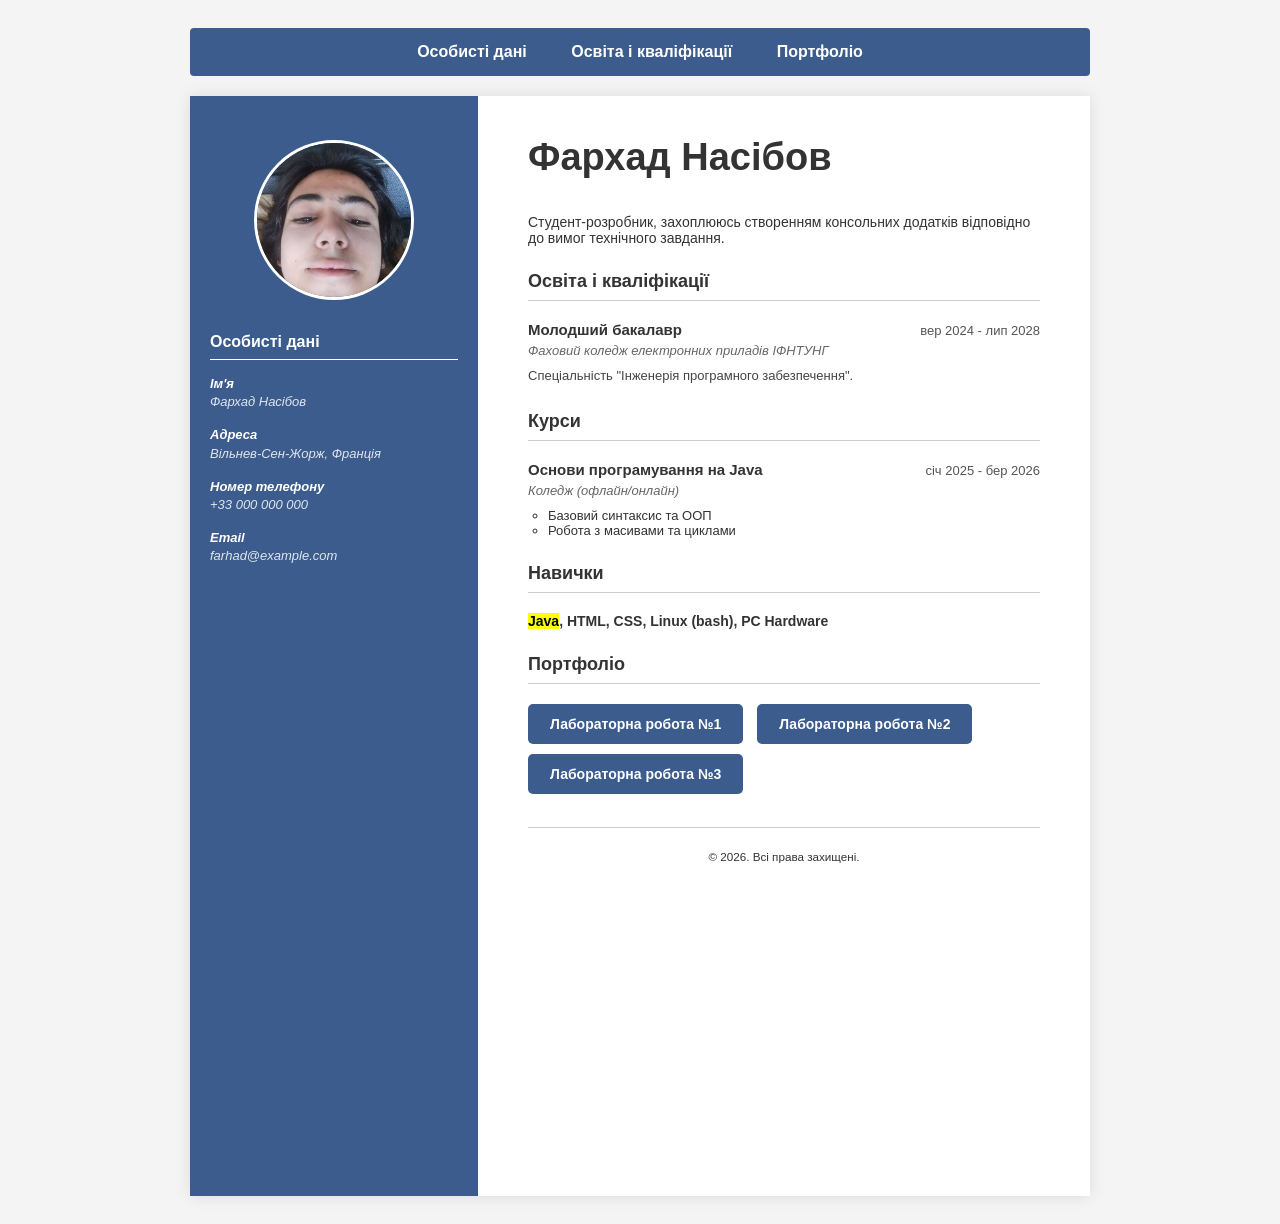
==== index.html @ 02679bcc "Refactor HTML structure and update content" ====
<!DOCTYPE html>
<html lang="en">

  <head>
    <meta charset="UTF-8">
    <title>Untitled</title>
    <link rel="stylesheet" href="./style.css">

  </head>
    
  <body>
  <nav>
    <ul class="top-menu">
        <li><a href="#personal">Особисті дані</a></li>
        <li><a href="#education">Освіта і кваліфікації</a></li>
        <li><a href="#portfolio">Портфоліо</a></li>
    </ul>
</nav>

<main class="resume-wrapper">
    
    <aside class="sidebar" id="personal">
        <figure class="photo-container">
            <img src="lab1/me.jpg" alt="Фото Фархада" class="profile-photo">
        </figure>

        <h2>Особисті дані</h2>
        <hr class="white-hr">
        
        <address>
            <div class="info-block">
                <div class="info-label">Ім'я</div>
                <div class="info-val">Фархад Насібов</div>
            </div>
            <div class="info-block">
                <div class="info-label">Адреса</div>
                <div class="info-val">Вільнев-Сен-Жорж, Франція</div>
            </div>
            <div class="info-block">
                <div class="info-label">Номер телефону</div>
                <div class="info-val">+33 000 000 000</div>
            </div>
            <div class="info-block">
                <div class="info-label">Email</div>
                <div class="info-val">farhad@example.com</div>
            </div>
        </address>
    </aside>

    <div class="content">
        <header>
            <h1 class="main-name">Фархад Насібов</h1>
            <p class="summary">Студент-розробник, захоплююсь створенням консольних додатків відповідно до вимог технічного завдання.</p>
        </header>

        <section id="education">
            <h2>Освіта і кваліфікації</h2>
            <hr class="gray-hr">
            
            <div class="resume-item">
                <div class="item-header">
                    <span class="item-title">Молодший бакалавр</span>
                    <span class="item-date"><time datetime="2024-09">вер 2024</time> - <time datetime="2028-07">лип 2028</time></span>
                </div>
                <div class="item-subtitle">Фаховий коледж електронних приладів ІФНТУНГ</div>
                <p class="item-desc">Спеціальність "Інженерія програмного забезпечення".</p>
            </div>
        </section>

        <section id="courses">
            <h2>Курси</h2>
            <hr class="gray-hr">
            
            <ul class="nested-edu-list">
                <li>
                    <div class="item-header">
                        <span class="item-title">Основи програмування на Java</span>
                        <span class="item-date"><time datetime="2025-01">січ 2025</time> - <time datetime="2026-03">бер 2026</time></span>
                    </div>
                    <div class="item-subtitle">Коледж (офлайн/онлайн)</div>
                    <ul>
                        <li>Базовий синтаксис та ООП</li>
                        <li>Робота з масивами та циклами</li>
                    </ul>
                </li>
            </ul>
        </section>

        <section id="skills">
            <h2>Навички</h2>
            <hr class="gray-hr">
            <p class="skills-text"><mark>Java</mark>, HTML, CSS, Linux (bash), PC Hardware</p>
        </section>

        <section id="portfolio">
            <h2>Портфоліо</h2>
            <hr class="gray-hr">
            <div class="portfolio-buttons">
                <a href="lab1/enterprise.html" target="_blank" class="btn-portfolio">Лабораторна робота №1</a>
                <a href="lb2/untitled/dist/index.html" target="_blank" class="btn-portfolio">Лабораторна робота №2</a>
                <a href="#" target="_blank" class="btn-portfolio">Лабораторна робота №3</a>
            </div>
        </section>

        <footer>
            <br>
            <hr class="gray-hr">
            <p style="text-align: center;"><small>&copy; 2026. Всі права захищені.</small></p>
        </footer>
    </div>
</main>
</body>
  
</html>
---- style.css ----
/* Загальні налаштування */
* {
    box-sizing: border-box;
}

body {
    font-family: Arial, sans-serif;
    background-color: #f4f4f4;
    padding: 20px;
}

/* --- Горизонтальне меню --- */
.top-menu {
    text-align: center;
    background-color: #3b5c8d;
    padding: 15px;
    margin: 0 auto 20px auto;
    max-width: 900px;
    border-radius: 4px;
    list-style: none;
}

.top-menu li {
    display: inline-block; /* Вимога лабораторної */
    margin: 0 20px;
}

.top-menu a {
    color: #ffffff;
    text-decoration: none;
    font-size: 16px;
    font-weight: bold;
}

.top-menu a:hover {
    text-decoration: underline;
}

/* --- Головний контейнер --- */
.resume-wrapper {
    max-width: 900px;
    margin: 0 auto;
    background-color: #ffffff;
    box-shadow: 0 0 15px rgba(0,0,0,0.1);
    font-size: 0; /* Прибираємо пробіли між inline-block */
}

/* --- Колонки --- */
.sidebar, .content {
    display: inline-block; /* Вимога лабораторної */
    vertical-align: top;
    font-size: 14px; /* Повертаємо нормальний шрифт */
}

/* --- Ліва колонка (Синя) --- */
.sidebar {
    width: 32%;
    background-color: #3b5c8d; /* Точний колір з макету */
    color: #ffffff;
    padding: 30px 20px;
    min-height: 1100px;
}

.photo-container {
    text-align: center;
    margin-bottom: 30px;
}

.profile-photo {
    width: 160px;
    height: 160px;
    border-radius: 50%;
    border: 3px solid #ffffff;
    object-fit: cover;
}

.sidebar h2 {
    font-size: 16px;
    font-weight: bold;
    margin-bottom: 8px;
    margin-top: 0;
}

.white-hr {
    border: none;
    border-top: 1px solid #ffffff;
    margin-bottom: 15px;
}

.info-block {
    margin-bottom: 15px;
    line-height: 1.4;
}

.info-label {
    font-weight: bold;
    font-size: 13px;
}

.info-val {
    font-size: 13px;
    color: #e0e6ed;
}

/* Списки в лівій колонці */
.interests-list {
    list-style: none;
    padding: 0;
    margin: 0;
}

.interests-list li {
    font-weight: bold;
    font-size: 13px;
    margin-bottom: 12px;
}

.languages-list {
    list-style: none;
    padding: 0;
    margin: 0;
}

.languages-list li {
    margin-bottom: 12px;
    font-size: 13px;
}

.lang-name {
    font-weight: bold;
}

.lang-level {
    float: right; /* Вирівнювання рівня мови по правому краю */
    color: #e0e6ed;
}

.languages-list li::after {
    content: "";
    display: table;
    clear: both;
}

/* --- Права колонка (Біла) --- */
.content {
    width: 68%;
    padding: 40px 50px;
    color: #333333;
}

.main-name {
    font-size: 38px;
    color: #333333;
    margin-top: 0;
    margin-bottom: 35px;
}

.content h2 {
    font-size: 18px;
    color: #333333;
    margin-top: 25px;
    margin-bottom: 8px;
}

.gray-hr {
    border: none;
    border-top: 1px solid #cccccc;
    margin-bottom: 20px;
}

/* Елементи досвіду та освіти */
.resume-item {
    margin-bottom: 25px;
}

.item-header {
    font-size: 0; /* Для inline-block */
    margin-bottom: 5px;
}

.item-title {
    display: inline-block;
    width: 70%;
    font-size: 15px;
    font-weight: bold;
}

.item-date {
    display: inline-block;
    width: 30%;
    font-size: 13px;
    text-align: right;
    color: #555555;
}

.item-subtitle {
    font-size: 13px;
    font-style: italic;
    color: #666666;
    margin-bottom: 8px;
}

.item-desc {
    font-size: 13px;
    line-height: 1.5;
    color: #444444;
    margin: 0;
}

.skills-text {
    font-size: 14px;
    font-weight: bold;
}

.portfolio-list {
    padding-left: 20px;
    font-size: 14px;
}

.portfolio-list li {
    margin-bottom: 8px;
}

.nested-edu-list {
    padding-left: 0;
    list-style: none;
}

.nested-edu-list ul {
    margin-top: 10px;
    padding-left: 20px;
    font-size: 13px;
}

/* Блок Entities */
.entities-section {
    background-color: #f9f9f9;
    padding: 15px;
    border-left: 3px solid #3b5c8d;
    font-size: 13px;
}

.entities-section code {
    color: #d63384;
    font-family: monospace;
}

/* --- Секція Портфоліо (Кнопки) --- */
.portfolio-buttons {
    display: block; /* або flex, якщо хочеш, щоб вони були в рядок і самостійно переносились */
    margin-top: 15px;
}

.btn-portfolio {
    display: inline-block;
    background-color: #3b5c8d; /* Колір як у лівої колонки та верхнього меню */
    color: #ffffff;
    text-decoration: none; /* Прибираємо підкреслення посилання */
    padding: 10px 20px;
    margin: 0 10px 10px 0; /* Відступи між кнопками */
    border-radius: 5px; /* Заокруглені кути */
    font-size: 14px;
    font-weight: bold;
    transition: background-color 0.3s ease; /* Плавний перехід кольору при наведенні */
    border: 2px solid transparent;
}

.btn-portfolio:hover {
    background-color: #2a4366; /* Темніший синій при наведенні */
    color: #ffffff;
    text-decoration: none; /* Гарантуємо, що підкреслення не з'явиться */
}

/* Прибираємо старий стиль для списку, оскільки ми його замінили */
.portfolio-list {
    display: none; 
}
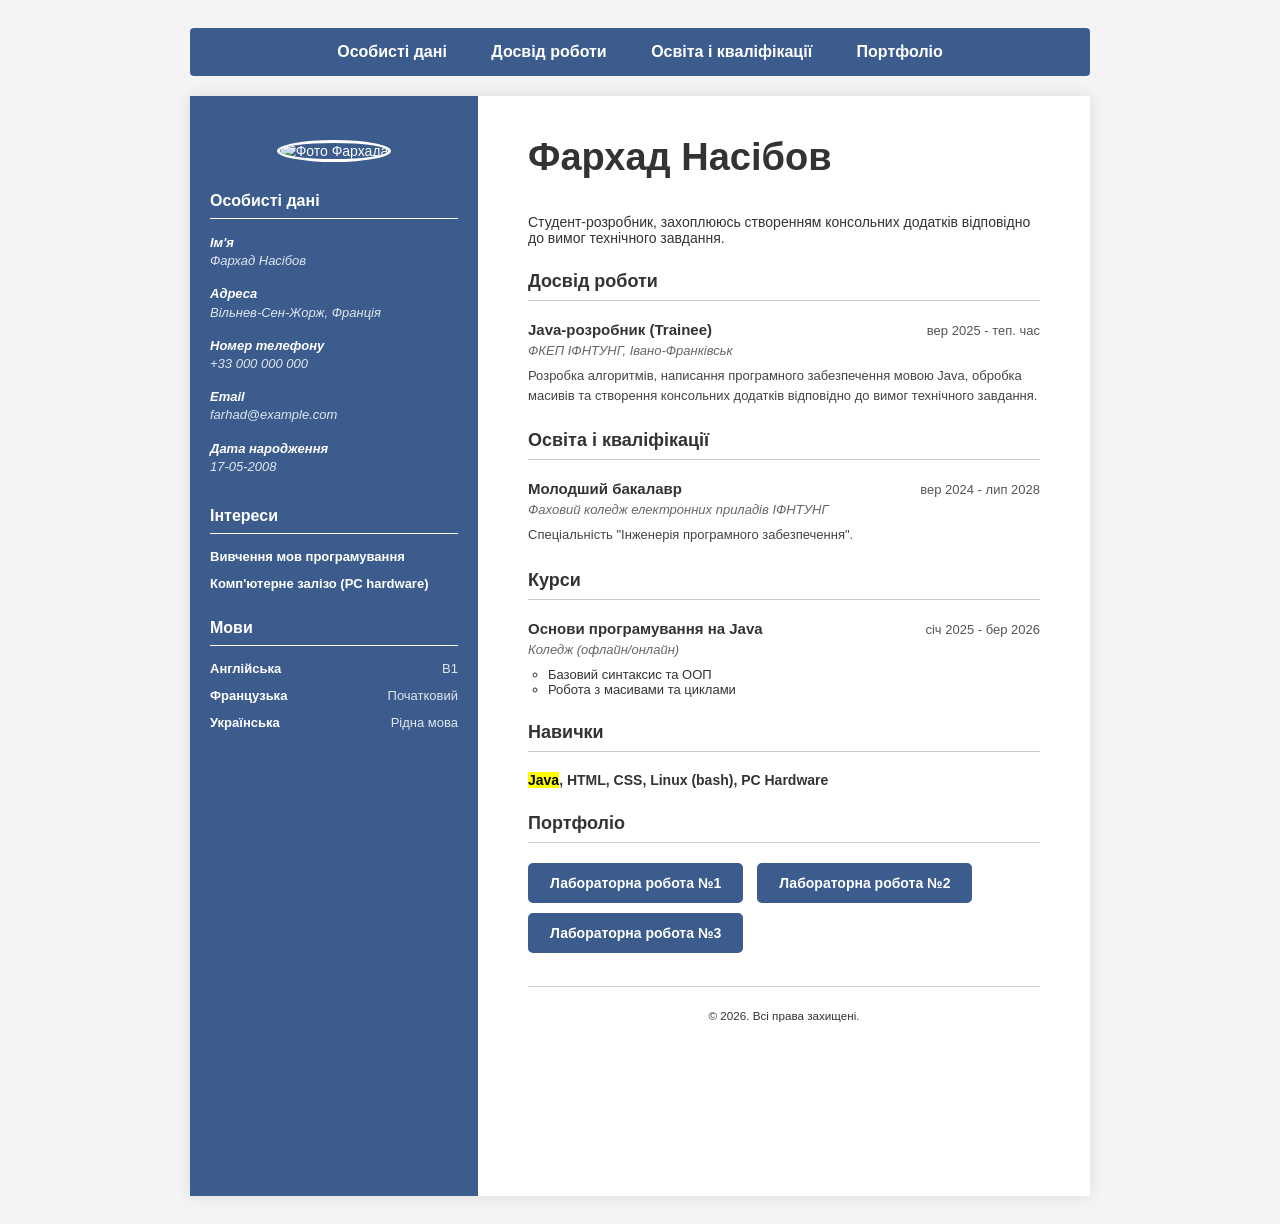
==== commit 2de42766: "Enhance index.html with new content sections Added personal interests, languages, and work experienc" ====
--- a/index.html
+++ b/index.html
@@ -5,23 +5,23 @@
     <meta charset="UTF-8">
     <title>Untitled</title>
     <link rel="stylesheet" href="./style.css">
-
   </head>
     
   <body>
   <nav>
     <ul class="top-menu">
         <li><a href="#personal">Особисті дані</a></li>
+        <li><a href="#experience">Досвід роботи</a></li>
         <li><a href="#education">Освіта і кваліфікації</a></li>
         <li><a href="#portfolio">Портфоліо</a></li>
     </ul>
-</nav>
+  </nav>
 
 <main class="resume-wrapper">
     
     <aside class="sidebar" id="personal">
         <figure class="photo-container">
-            <img src="lab1/me.jpg" alt="Фото Фархада" class="profile-photo">
+            <img src="https://i.postimg.cc/SKQ4pGN3/IMG-20260309-225141-692.jpg" alt="Фото Фархада" class="profile-photo">
         </figure>
 
         <h2>Особисті дані</h2>
@@ -44,7 +44,37 @@
                 <div class="info-label">Email</div>
                 <div class="info-val">farhad@example.com</div>
             </div>
+            <div class="info-block">
+                <div class="info-label">Дата народження</div>
+                <div class="info-val"><time datetime="2008-05-17">17-05-2008</time></div>
+            </div>
         </address>
+
+        <br>
+        <h2>Інтереси</h2>
+        <hr class="white-hr">
+        <ul class="interests-list">
+            <li>Вивчення мов програмування</li>
+            <li>Комп'ютерне залізо (PC hardware)</li>
+        </ul>
+
+        <br>
+        <h2>Мови</h2>
+        <hr class="white-hr">
+        <ul class="languages-list">
+            <li>
+                <span class="lang-name">Англійська</span>
+                <span class="lang-level">B1</span>
+            </li>
+            <li>
+                <span class="lang-name">Французька</span>
+                <span class="lang-level">Початковий</span>
+            </li>
+            <li>
+                <span class="lang-name">Українська</span>
+                <span class="lang-level">Рідна мова</span>
+            </li>
+        </ul>
     </aside>
 
     <div class="content">
@@ -52,6 +82,20 @@
             <h1 class="main-name">Фархад Насібов</h1>
             <p class="summary">Студент-розробник, захоплююсь створенням консольних додатків відповідно до вимог технічного завдання.</p>
         </header>
+        
+        <section id="experience">
+            <h2>Досвід роботи</h2>
+            <hr class="gray-hr">
+            
+            <div class="resume-item">
+                <div class="item-header">
+                    <span class="item-title">Java-розробник (Trainee)</span>
+                    <span class="item-date"><time datetime="2025-09">вер 2025</time> - теп. час</span>
+                </div>
+                <div class="item-subtitle">ФКЕП ІФНТУНГ, Івано-Франківськ</div>
+                <p class="item-desc">Розробка алгоритмів, написання програмного забезпечення мовою Java, обробка масивів та створення консольних додатків відповідно до вимог технічного завдання.</p>
+            </div>
+        </section>
 
         <section id="education">
             <h2>Освіта і кваліфікації</h2>
@@ -110,5 +154,5 @@
     </div>
 </main>
 </body>
-  
+
 </html>
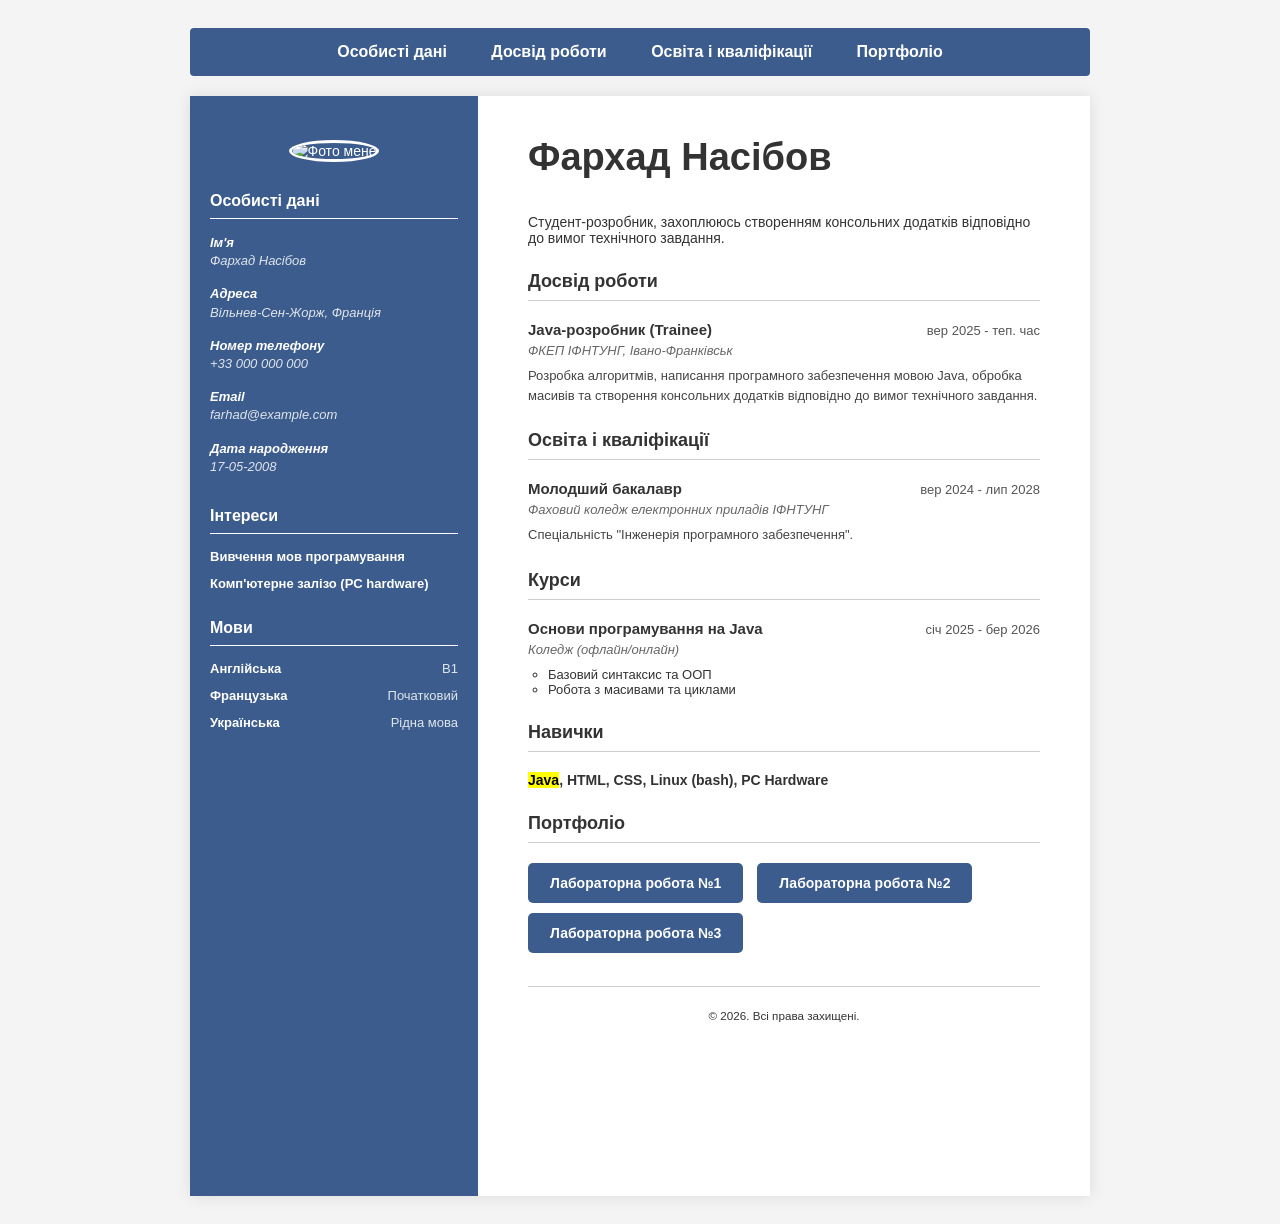
==== commit d182bb09: "Update index.html" ====
--- a/index.html
+++ b/index.html
@@ -21,7 +21,7 @@
     
     <aside class="sidebar" id="personal">
         <figure class="photo-container">
-            <img src="https://i.postimg.cc/SKQ4pGN3/IMG-20260309-225141-692.jpg" alt="Фото Фархада" class="profile-photo">
+            <img src="avatar.jpg" alt="Фото мене" class="profile-photo">
         </figure>
 
         <h2>Особисті дані</h2>
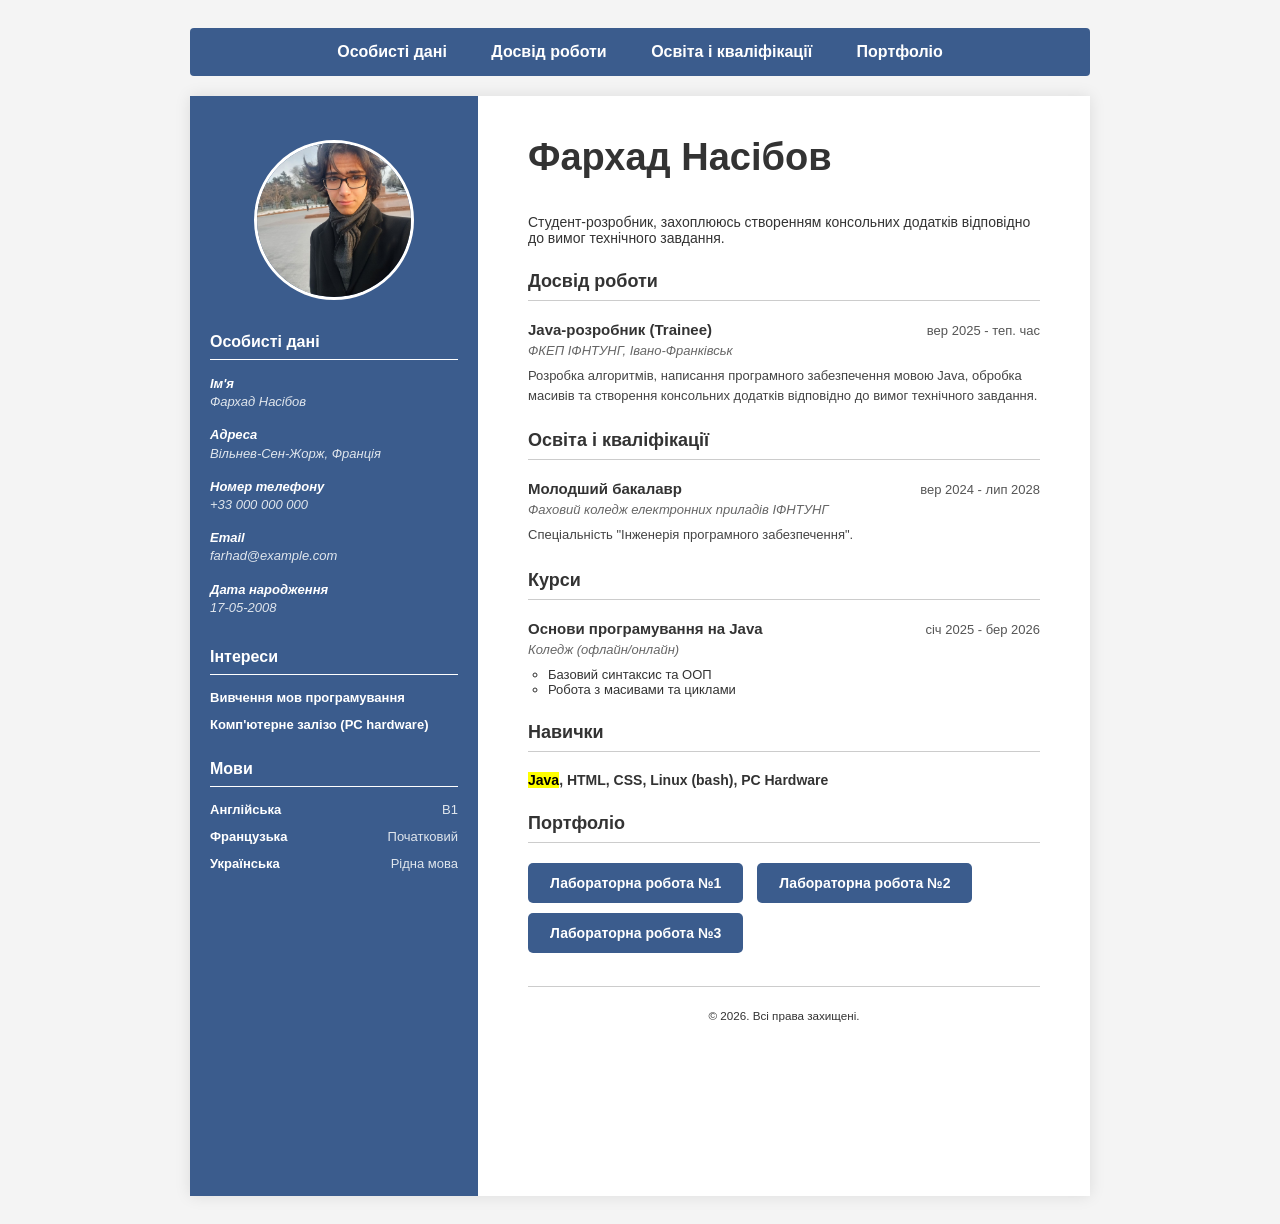
==== commit 81b402f3: "Update index.html" ====
--- a/index.html
+++ b/index.html
@@ -21,7 +21,7 @@
     
     <aside class="sidebar" id="personal">
         <figure class="photo-container">
-            <img src="avatar.jpg" alt="Фото мене" class="profile-photo">
+            <img src="avatar.png" alt="Фото мене" class="profile-photo">
         </figure>
 
         <h2>Особисті дані</h2>
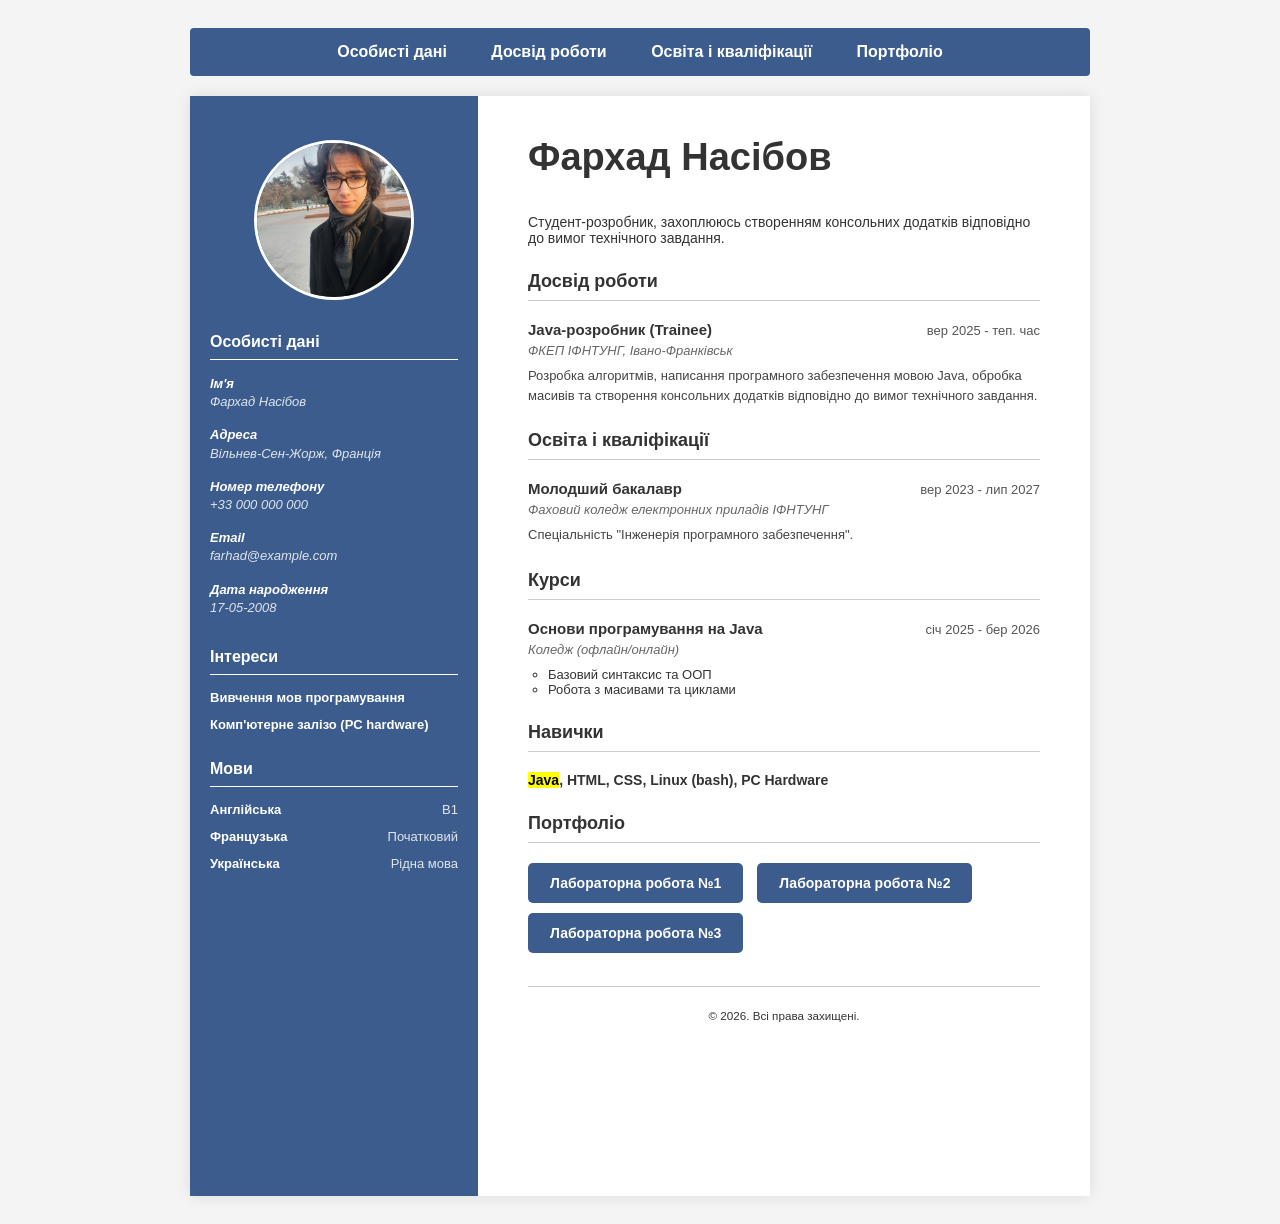
==== commit 6224fcdf: "Update education dates in index.html" ====
--- a/index.html
+++ b/index.html
@@ -104,7 +104,7 @@
             <div class="resume-item">
                 <div class="item-header">
                     <span class="item-title">Молодший бакалавр</span>
-                    <span class="item-date"><time datetime="2024-09">вер 2024</time> - <time datetime="2028-07">лип 2028</time></span>
+                    <span class="item-date"><time datetime="2023-09">вер 2023</time> - <time datetime="2027-07">лип 2027</time></span>
                 </div>
                 <div class="item-subtitle">Фаховий коледж електронних приладів ІФНТУНГ</div>
                 <p class="item-desc">Спеціальність "Інженерія програмного забезпечення".</p>
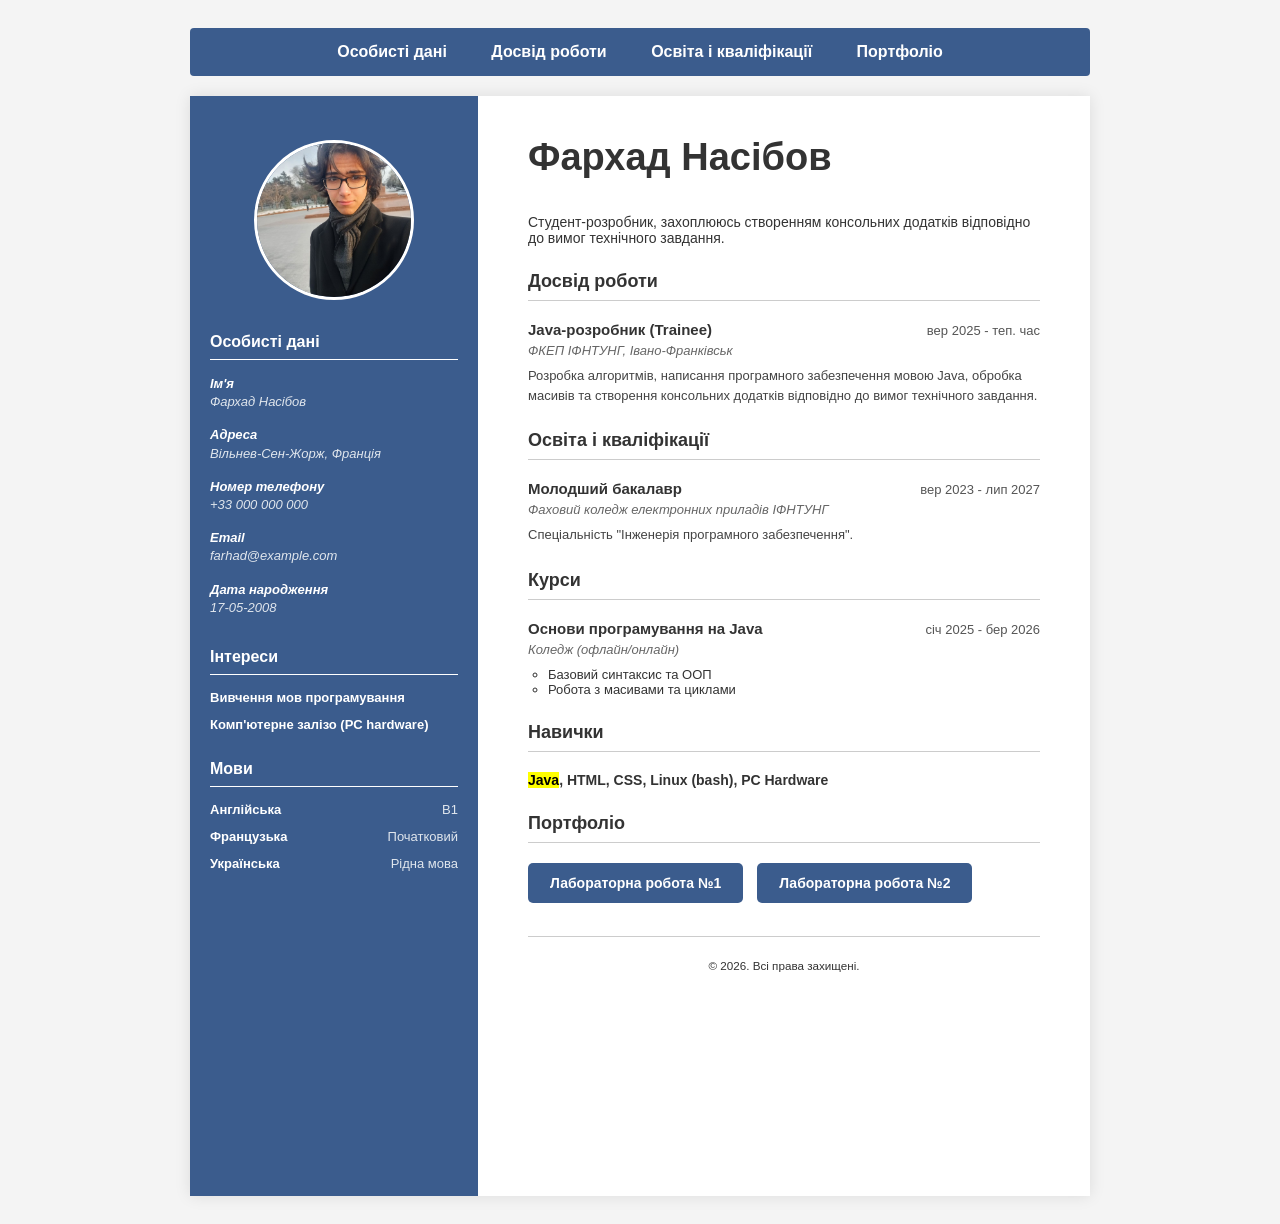
==== commit 0b1957bb: "Update index.html" ====
--- a/index.html
+++ b/index.html
@@ -141,8 +141,7 @@
             <hr class="gray-hr">
             <div class="portfolio-buttons">
                 <a href="lab1/enterprise.html" target="_blank" class="btn-portfolio">Лабораторна робота №1</a>
-                <a href="lb2/untitled/dist/index.html" target="_blank" class="btn-portfolio">Лабораторна робота №2</a>
-                <a href="#" target="_blank" class="btn-portfolio">Лабораторна робота №3</a>
+                <a href="#" target="_blank" class="btn-portfolio">Лабораторна робота №2</a>
             </div>
         </section>
 
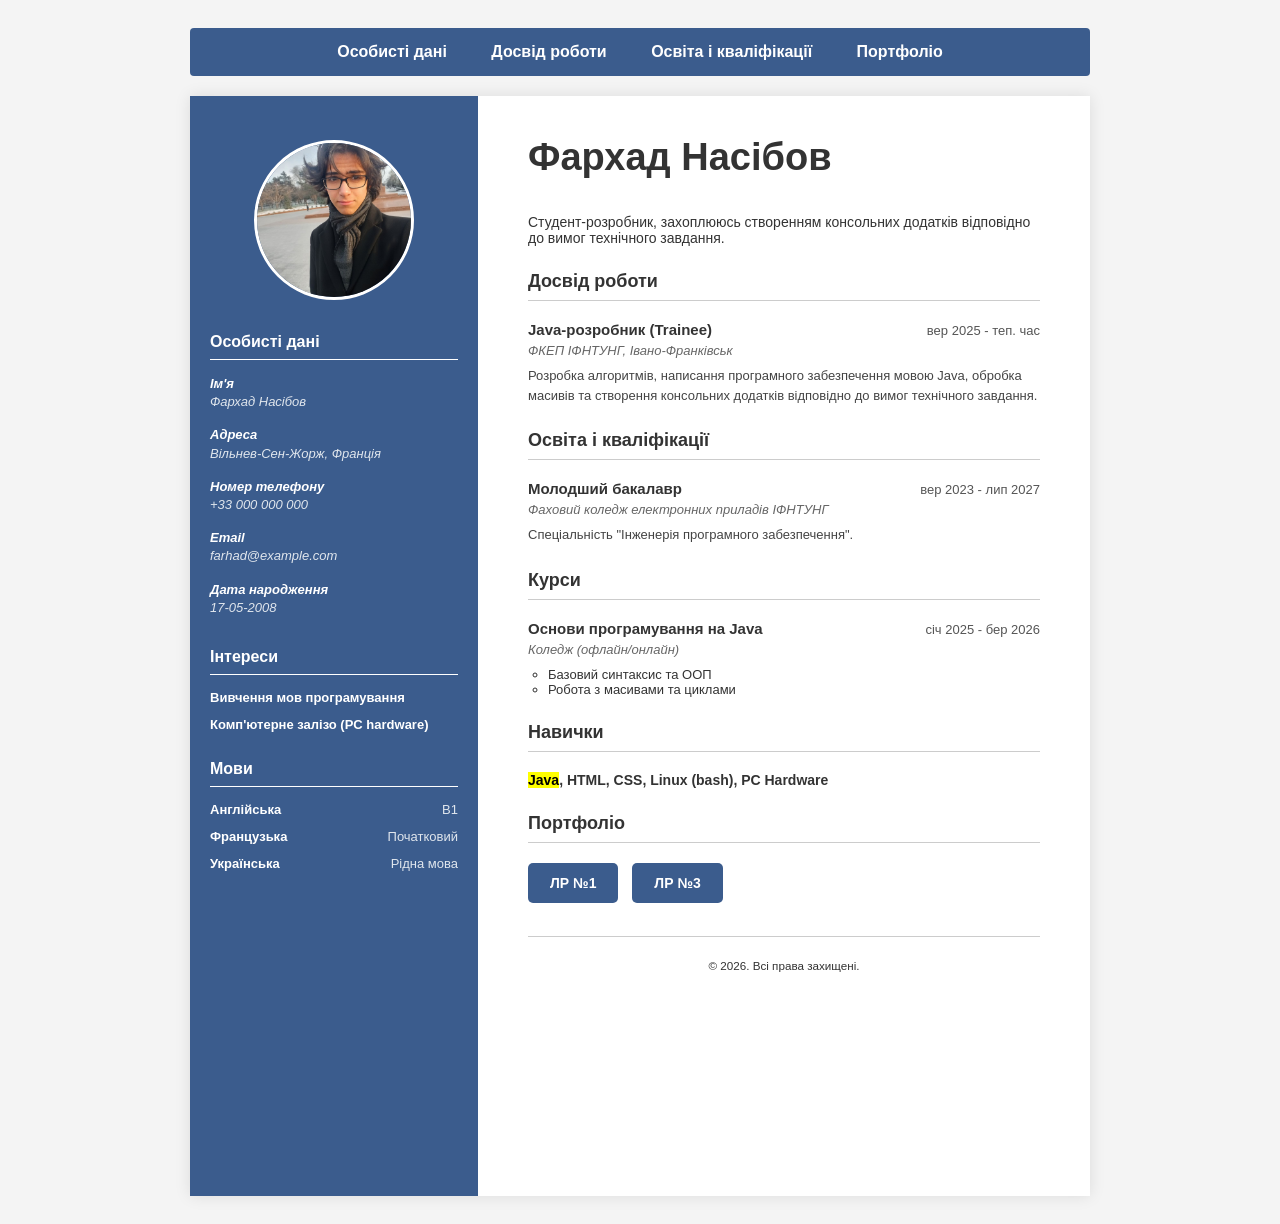
==== commit 6923566f: "Update portfolio links in index.html" ====
--- a/index.html
+++ b/index.html
@@ -140,8 +140,8 @@
             <h2>Портфоліо</h2>
             <hr class="gray-hr">
             <div class="portfolio-buttons">
-                <a href="lab1/enterprise.html" target="_blank" class="btn-portfolio">Лабораторна робота №1</a>
-                <a href="#" target="_blank" class="btn-portfolio">Лабораторна робота №2</a>
+                <a href="lab1/enterprise.html" target="_blank" class="btn-portfolio">ЛР №1</a>
+                <a href="javascript:window.location.reload();" class="btn-portfolio">ЛР №3</a>
             </div>
         </section>
 
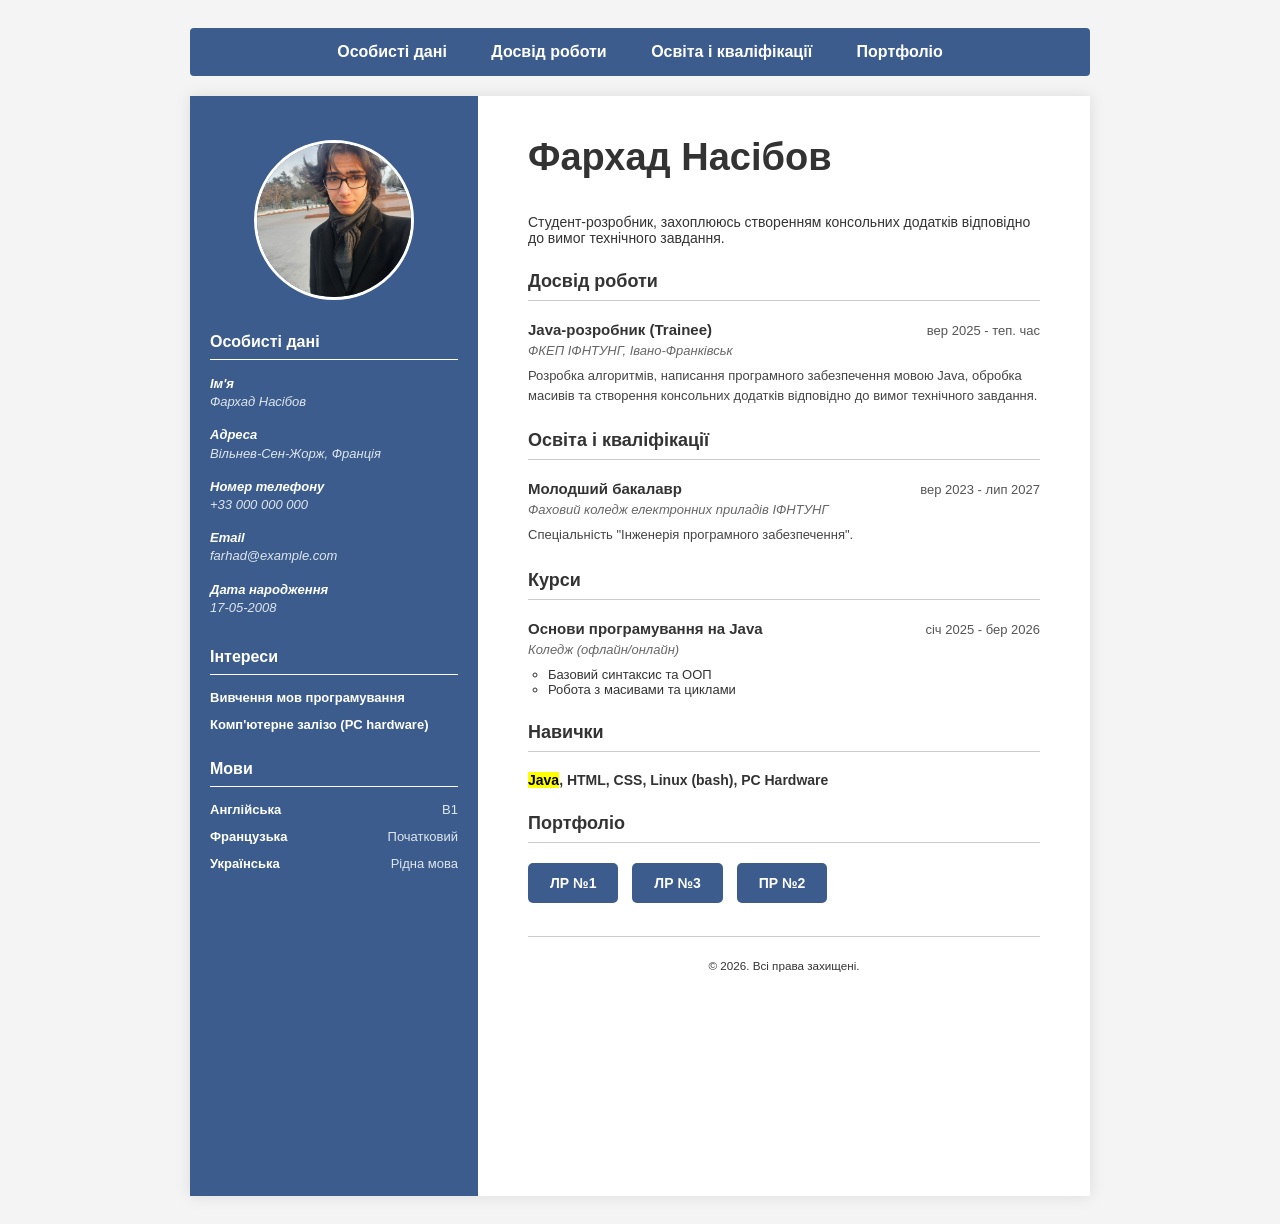
==== commit 03773dcb: "Add link to ПР №2 in portfolio section" ====
--- a/index.html
+++ b/index.html
@@ -142,6 +142,7 @@
             <div class="portfolio-buttons">
                 <a href="lab1/enterprise.html" target="_blank" class="btn-portfolio">ЛР №1</a>
                 <a href="javascript:window.location.reload();" class="btn-portfolio">ЛР №3</a>
+                <a href="pr2.html" target="_blank" class="btn-portfolio">ПР №2</a>
             </div>
         </section>
 
